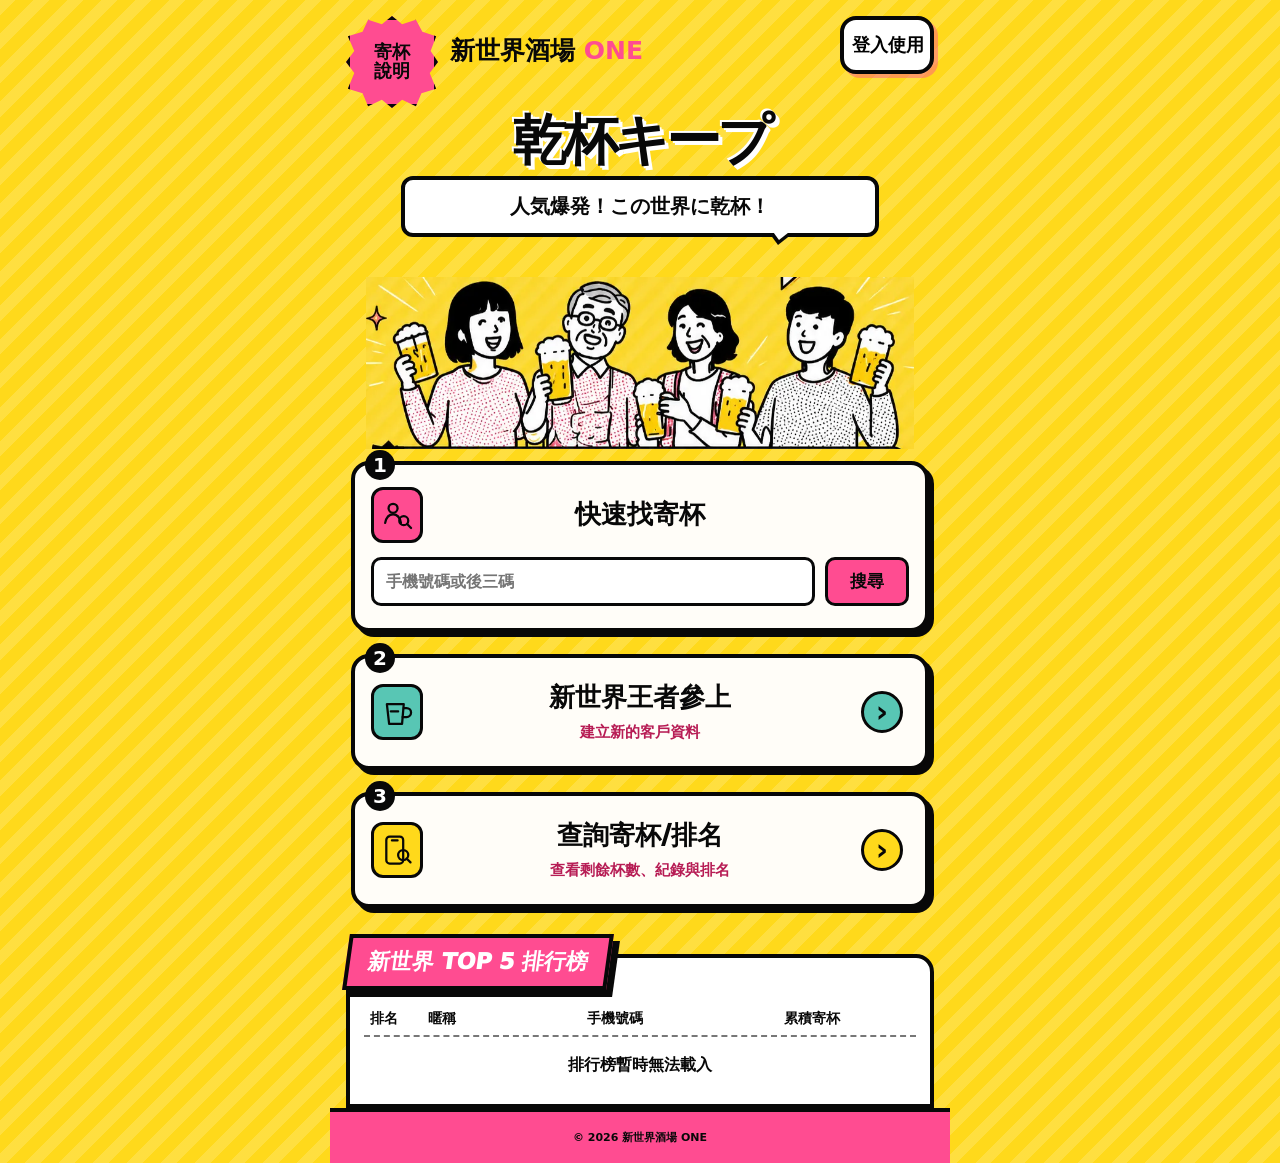
==== index.html @ 860360df "[column-center-v7] Center text within each card column" ====
<!doctype html><html lang="zh-Hant"><head><meta charset="utf-8"><meta name="viewport" content="width=device-width,initial-scale=1,viewport-fit=cover"><title>新世界酒場 ONE｜乾杯キープ</title><style>
:root{--yellow:#ffd91b;--pink:#ff4c91;--ink:#080808;--paper:#fffdf8;--mint:#58c6b4}*{box-sizing:border-box}html,body{margin:0;background:#ffd91b;color:#080808;font-family:"Noto Sans TC","Noto Sans JP",system-ui,-apple-system,sans-serif}body{background-image:repeating-linear-gradient(135deg,rgba(255,255,255,.16) 0 11px,transparent 11px 24px)}button,input,textarea{font:inherit}.app{max-width:620px;margin:auto;min-height:100vh;padding:16px 16px 0;overflow:hidden}.top{display:grid;grid-template-columns:92px 1fr 94px;align-items:start;gap:12px}.badge{background:var(--pink);border:4px solid var(--ink);clip-path:polygon(50% 0,61% 9%,76% 4%,83% 17%,98% 22%,92% 38%,100% 50%,91% 62%,98% 79%,82% 84%,76% 98%,61% 91%,50% 100%,39% 91%,24% 98%,18% 84%,2% 79%,9% 62%,0 50%,9% 38%,2% 22%,18% 17%,24% 4%,39% 9%);aspect-ratio:1;display:grid;place-items:center;text-align:center;font-weight:1000;font-size:18px;line-height:1.05;padding:8px}.brand{font-weight:1000;font-size:25px;padding-top:18px;white-space:nowrap}.brand b{color:#ff4c91}.menu{width:94px;height:58px;border:4px solid var(--ink);background:#fff;border-radius:16px;font-size:18px;font-weight:1000;line-height:1.1;padding:0 8px;white-space:nowrap;box-shadow:4px 4px 0 rgba(255,76,145,.45)}.title,.speech{font-family:"Hiragino Kaku Gothic ProN","Yu Gothic","Meiryo","Noto Sans JP",sans-serif}.title{text-align:center;font-size:55px;line-height:.95;font-weight:1000;letter-spacing:-4px;margin:6px 0 10px;text-shadow:0 0 0 #fff,2px 2px 0 #fff,-2px -2px 0 #fff,4px 4px 0 #fff}.speech{position:relative;background:#fff;border:4px solid var(--ink);border-radius:12px;text-align:center;font-weight:1000;font-size:20px;padding:13px 12px;margin:0 55px 6px}.speech:after{content:"";position:absolute;right:18%;bottom:-24px;border:12px solid transparent;border-top-color:#080808;transform:skewX(-15deg)}.speech:before{content:"";position:absolute;right:18.3%;bottom:-17px;border:10px solid transparent;border-top-color:#fff;z-index:1;transform:skewX(-15deg)}.people{height:210px;margin:-4px 20px 0;overflow:hidden;display:flex;align-items:flex-end}.people img{width:100%;display:block}
.actions{display:grid;gap:12px;margin-top:-2px}.card{position:relative;display:grid;grid-template-columns:58px 92px 1fr 56px;align-items:center;background:#fff;border:4px solid var(--ink);border-radius:18px;min-height:126px;padding:14px 14px 14px 10px;box-shadow:0 2px 0 rgba(0,0,0,.1);cursor:pointer}.num{position:absolute;left:-16px;top:-12px;width:58px;height:58px;background:#080808;color:#fff;display:grid;place-items:center;font-size:34px;font-weight:1000;clip-path:polygon(50% 0,61% 9%,76% 4%,83% 17%,98% 22%,92% 38%,100% 50%,91% 62%,98% 79%,82% 84%,76% 98%,61% 91%,50% 100%,39% 91%,24% 98%,18% 84%,2% 79%,9% 62%,0 50%,9% 38%,2% 22%,18% 17%,24% 4%,39% 9%)}.pic{grid-column:2;width:74px;height:74px;border:4px solid #080808;border-radius:18px;display:grid;place-items:center;background:#fff}.pic svg{width:50px;height:50px;fill:none;stroke:#080808;stroke-width:4;stroke-linecap:round;stroke-linejoin:round}.deposit .pic{background:#fff0f6}.use .pic{background:#e8fff9}.lookup .pic{background:#fff8c7}.quick-card{grid-template-columns:58px 92px 1fr;cursor:default;min-height:142px}.quick-card .txt{grid-column:3}.quick-form{display:grid;grid-template-columns:1fr 78px;gap:8px;margin-top:8px}.quick-form input{min-width:0;width:100%;border:3px solid #080808;border-radius:10px;background:#fff;padding:10px 11px;font-weight:800;font-size:16px}.quick-form button{border:3px solid #080808;border-radius:10px;background:#ff4c91;box-shadow:3px 3px 0 #080808;padding:8px;font-weight:1000;cursor:pointer}.txt{grid-column:3}.txt h3{margin:0;font-size:20px;line-height:1.25;letter-spacing:0;font-weight:1000;text-align:center;display:flex;align-items:center;justify-content:center;min-height:50px}.txt p{margin:4px 0 0;font-size:15px;font-weight:800;color:#ff4c91}.go{grid-column:4;width:52px;height:52px;border:4px solid #080808;border-radius:50%;display:grid;place-items:center;font-size:34px;font-weight:1000}.deposit .go{background:#ff4c91}.use .go{background:#62c9b7}.lookup .go{background:#ffd91b}.rank{margin:46px 0 0;background:#fff;border:4px solid #080808;border-radius:18px 18px 0 0;overflow:visible;position:relative;padding:52px 14px 10px}.rankTitle{position:absolute;left:-4px;top:-24px;background:#ff4c91;color:#fff;border:4px solid #080808;padding:9px 18px;font-size:22px;font-weight:1000;transform:skew(-8deg);box-shadow:7px 7px 0 #080808;text-align:center}.rankTitle::first-line{color:#fff}.rankRow{color:#fff;background:#080808}.rankRow span:last-child{color:#ffd91b}.rankRow:nth-child(1) .dot{background:#d4af37}.rankRow:nth-child(2) .dot{background:#c0c0c0}.rankRow:nth-child(3) .dot{background:#cd7f32}.rankHead,.rankRow{display:grid;grid-template-columns:50px 1.2fr 1.5fr 1fr;gap:8px;align-items:center}.rankHead{font-weight:1000;border-bottom:2px dashed #777;padding:0 6px 7px;font-size:14px}.rankRow{padding:8px 6px;border-bottom:2px dashed #999;font-weight:900}.rankRow:last-child{border-bottom:0}.dot{width:30px;height:30px;background:#ff6e9f;border:3px solid #080808;border-radius:50%;display:grid;place-items:center;font-weight:1000}footer{margin:0 -16px;background:#ff4c91;border-top:4px solid #080808;text-align:center;padding:18px 10px;font-weight:900;font-size:11px}.modal{position:fixed;inset:0;background:#0009;display:none;align-items:flex-end;justify-content:center;z-index:99}.modal.show{display:flex}.sheet{width:min(620px,100%);max-height:88vh;overflow:auto;background:#fff8dc;border:4px solid #080808;border-bottom:0;border-radius:22px 22px 0 0;padding:18px}.close{float:right;border:0;background:none;font-size:32px;font-weight:1000}.field{margin:12px 0}.field label{display:block;font-weight:900;margin-bottom:6px}.field input,.field textarea{width:100%;border:3px solid #080808;border-radius:10px;background:#fff;padding:12px;font-size:17px}.btn{width:100%;border:3px solid #080808;border-radius:10px;background:#ffd91b;box-shadow:4px 4px 0 #080808;padding:12px;font-weight:1000;font-size:18px;margin-top:10px}.secondary{background:#fff}.result,.customer-card{border:3px solid #080808;border-radius:10px;background:#fff;padding:12px;margin-top:10px}.stat{display:grid;grid-template-columns:1fr 1fr;gap:8px;margin-top:10px}.stat div{border:2px solid #080808;border-radius:8px;text-align:center;padding:10px}.stat b{display:block;font-size:23px}.signature{width:100%;height:150px;background:#fff;border:3px solid #080808;border-radius:10px;touch-action:none}.result-count{margin:4px 0 10px;font-weight:1000;font-size:17px}.customer-select{display:block;width:100%;text-align:left;font:inherit;cursor:pointer;box-shadow:3px 3px 0 #080808}.customer-select+.customer-select{margin-top:14px}.customer-profile{border:3px solid #080808;border-radius:12px;background:#fff;padding:13px;margin-top:10px}.customer-select .customer-profile{border:0;padding:0;margin:0}.customer-identity{display:flex;align-items:center;justify-content:space-between;gap:10px;padding-bottom:10px;border-bottom:2px dashed #888}.customer-identity b{font-size:21px}.customer-identity span{font-size:16px;font-weight:900}.customer-stats{display:grid;grid-template-columns:repeat(3,1fr);gap:7px;margin-top:10px}.customer-stats div{border:2px solid #080808;border-radius:9px;text-align:center;padding:8px 3px;font-size:13px;font-weight:900}.customer-stats b{display:block;margin-top:3px;font-size:23px}.select-customer{display:block;margin-top:9px;text-align:right;color:#d92770;font-weight:1000}.deduct-title{margin:20px 0 10px;font-size:25px}.cup-buttons{display:grid;grid-template-columns:repeat(5,1fr);gap:7px}.cup-choice{border:3px solid #080808;border-radius:9px;background:#fff;padding:10px 2px;font-weight:1000;font-size:16px;cursor:pointer;box-shadow:2px 2px 0 #080808}.cup-choice.selected{background:#ff4c91;color:#080808;transform:translate(2px,2px);box-shadow:none}.cup-hint,.signature-hint{margin-top:6px;font-size:14px;font-weight:900;color:#666}.cup-hint.error{color:#b00020}.signature-hint.done{color:#08785f}.deduct-confirm{background:#ff4c91}.deduct-confirm:disabled{background:#c9c9c9}@media(max-width:380px){.customer-identity{align-items:flex-start;flex-direction:column}.cup-buttons{gap:4px}.cup-choice{font-size:14px}.customer-stats div{font-size:12px}}.purchase-options{border:0;margin:14px 0;padding:0}.purchase-options legend{font-size:17px;font-weight:1000;margin-bottom:8px}.purchase-choice{display:flex;align-items:center;gap:10px;background:#fff;border:3px solid #080808;border-radius:10px;padding:12px;margin:8px 0;font-weight:900;cursor:pointer}.purchase-choice input{width:22px;height:22px;flex:0 0 auto;accent-color:#ff4c91}.purchase-choice:has(input:checked){background:#fff0f6;box-shadow:3px 3px 0 #ff4c91}.payment-confirm{display:flex;align-items:center;gap:10px;background:#ff4c91;border:3px solid #080808;border-radius:10px;padding:14px;margin:16px 0 4px;font-size:17px;font-weight:1000;cursor:pointer}.payment-confirm input{width:24px;height:24px;flex:0 0 auto;accent-color:#58c6b4}.btn:disabled{background:#c9c9c9;color:#666;box-shadow:none;cursor:not-allowed;opacity:.75}.form-message{min-height:24px;margin-top:10px;text-align:center;font-weight:900}.form-message.error{color:#b00020}.form-message.success{color:#08785f}@media(max-width:440px){.app{padding:10px 10px 0}.top{grid-template-columns:76px 1fr 82px}.badge{font-size:15px}.brand{font-size:20px;padding-top:14px}.menu{width:82px;height:50px;font-size:15px;padding:0 4px}.title{font-size:46px;margin-top:4px}.speech{margin:0 18px 6px;font-size:17px}.people{height:175px;margin:0 2px}.card{grid-template-columns:52px 74px 1fr 50px;min-height:112px;padding-right:8px}.pic{width:62px;height:62px}.pic svg{width:42px;height:42px}.quick-card{grid-template-columns:52px 68px 1fr;min-height:138px}.quick-card .pic{width:58px;height:58px}.quick-form{grid-template-columns:1fr 64px;gap:6px}.quick-form input{padding:9px 8px;font-size:14px}.quick-form button{padding:7px 4px;font-size:14px}.txt h3{font-size:20px}.txt p{font-size:13px}.go{width:46px;height:46px;font-size:28px}.rankHead,.rankRow{grid-template-columns:42px 1fr 1.3fr .9fr;font-size:12px}.rankTitle{font-size:21px}}
</style><style>/* ui-fix-v2 */.txt h3{width:100%;margin:0!important;font-size:20px!important;line-height:1.25!important;letter-spacing:0!important;font-weight:1000!important;text-align:center!important;display:flex!important;align-items:center!important;justify-content:center!important;min-height:50px!important;white-space:normal}.quick-card .txt h3{justify-content:center!important;text-align:center!important}.rank{background:#fff!important}.rankTitle{background:#ff4c91!important;color:#fff!important;text-align:center!important}.rankHead{color:#080808!important}.rankRow{color:#080808!important;background:#fff!important;border-bottom:2px dashed #999!important}.rankRow span:last-child{color:#d92770!important}.rankRow:nth-of-type(2) .dot{background:#d4af37!important}.rankRow:nth-of-type(3) .dot{background:#c0c0c0!important}.rankRow:nth-of-type(4) .dot{background:#cd7f32!important}@media(max-width:440px){.txt h3{font-size:20px!important;min-height:50px!important}}/* trigger-20260904 */</style><style id="cup-home-v10">
.cup-home-actions{display:grid;gap:22px;margin:12px 5px 0}
.cup-home-card{position:relative;width:100%;min-width:0;margin:0;padding:22px 16px;background:#fffdf8;color:#080808;border:4px solid #080808;border-radius:18px;box-shadow:5px 5px 0 #080808;font:inherit}
.cup-home-number{position:absolute;left:10px;top:-15px;display:grid;place-items:center;width:30px;height:30px;border-radius:50%;background:#080808;color:white;font-size:20px;font-weight:900;line-height:1}
.cup-home-header,.cup-home-link{display:grid;grid-template-columns:54px minmax(0,1fr) 54px;align-items:center;gap:10px}
.cup-home-link{min-height:116px;cursor:pointer;text-align:center}
.cup-home-icon{display:grid;place-items:center;width:52px;height:56px;border:3px solid #080808;border-radius:12px}
.cup-home-icon svg{width:36px;height:36px;fill:none;stroke:#080808;stroke-width:4;stroke-linecap:round;stroke-linejoin:round}
.cup-home-pink{background:#ff4c91}.cup-home-mint{background:#58c6b4}.cup-home-yellow{background:#ffd91b}
.cup-home-header h3,.cup-home-title{display:block;position:static;margin:0;width:100%;font-size:26px;font-weight:1000;line-height:1.3;letter-spacing:0;text-align:center;overflow-wrap:break-word}
.cup-home-copy{display:block;min-width:0}
.cup-home-subtitle{display:block;margin-top:7px;font-size:15px;font-weight:800;line-height:1.5;color:#b71d55;text-align:center}
.cup-home-arrow{display:grid;place-items:center;justify-self:center;width:42px;height:42px;border:3px solid #080808;border-radius:50%;font-size:30px;font-weight:900;line-height:1}
.cup-home-form{display:grid;grid-template-columns:minmax(0,1fr) 84px;gap:10px;margin-top:14px}
.cup-home-form input{width:100%;min-width:0;padding:12px;border:3px solid #080808;border-radius:10px;background:white;font-size:16px;font-weight:700}
.cup-home-form button{border:3px solid #080808;border-radius:10px;background:#ff4c91;color:#080808;font-size:17px;font-weight:900;cursor:pointer}
.cup-home-link:active,.cup-home-form button:active{transform:translateY(2px)}
.cup-home-card:focus-visible,.cup-home-form button:focus-visible,.cup-home-form input:focus-visible{outline:3px solid #2752cb;outline-offset:4px}
@media(max-width:440px){
.cup-home-actions{gap:20px;margin:12px 4px 0}
.cup-home-card{padding:20px 10px}
.cup-home-header,.cup-home-link{grid-template-columns:40px minmax(0,1fr) 40px;gap:6px}
.cup-home-icon{width:40px;height:46px;border-radius:9px}.cup-home-icon svg{width:29px;height:29px}
.cup-home-arrow{width:34px;height:34px;font-size:26px}
.cup-home-header h3,.cup-home-title{font-size:22px}
.cup-home-subtitle{font-size:14px;line-height:1.4}
.cup-home-form{grid-template-columns:minmax(0,1fr) 70px;gap:8px}
.cup-home-form input{padding:10px 8px}.cup-home-link{min-height:112px}
}
</style><style id="home-card-font-v6">.actions .card .txt h3{font-size:24px!important;line-height:1.25!important}.actions .card .txt p{font-size:17px!important;line-height:1.35!important}.quick-card .txt h3{font-size:24px!important}@media(max-width:440px){.actions .card .txt h3{font-size:22px!important}.actions .card .txt p{font-size:16px!important}.quick-card .txt h3{font-size:22px!important}}</style><style id="card-column-center-v7">.actions .card.use,.actions .card.lookup{grid-template-columns:92px minmax(0,1fr) 92px!important;align-items:center!important}.actions .card.use .pic,.actions .card.lookup .pic{position:static!important;grid-column:1!important;justify-self:center!important}.actions .card.use .txt,.actions .card.lookup .txt{position:static!important;left:auto!important;top:auto!important;transform:none!important;width:100%!important;grid-column:2!important;justify-self:stretch!important;align-self:center!important;margin:0!important;display:flex!important;flex-direction:column!important;align-items:center!important;justify-content:center!important;text-align:center!important}.actions .card.use .txt h3,.actions .card.lookup .txt h3,.actions .card.use .txt p,.actions .card.lookup .txt p{position:static!important;left:auto!important;top:auto!important;transform:none!important;width:100%!important;margin-left:0!important;margin-right:0!important;text-align:center!important}.actions .card.use .go,.actions .card.lookup .go{position:static!important;grid-column:3!important;justify-self:center!important}.quick-card{grid-template-columns:58px 92px minmax(0,1fr)!important;align-items:center!important}.quick-card .pic{grid-column:2!important;justify-self:center!important}.quick-card .txt{position:static!important;left:auto!important;top:auto!important;transform:none!important;width:100%!important;grid-column:3!important;justify-self:stretch!important;align-self:center!important;text-align:center!important}.quick-card .txt h3{position:static!important;left:auto!important;top:auto!important;transform:none!important;width:100%!important;margin:0!important;text-align:center!important;white-space:normal!important}.quick-card .quick-form{width:100%!important;margin-top:8px!important}@media(max-width:440px){.actions .card.use,.actions .card.lookup{grid-template-columns:74px minmax(0,1fr) 74px!important}.quick-card{grid-template-columns:52px 68px minmax(0,1fr)!important}}</style></head><body><main class="app"><section class="top"><div class="badge">寄杯<br>說明</div><div class="brand">新世界酒場 <b>ONE</b></div><button id="loginButton" class="menu" onclick="openLogin()">登入使用</button></section><h1 class="title" lang="ja">乾杯キープ</h1><div class="speech" lang="ja">人気爆発！この世界に乾杯！</div><div class="people"><img alt="乾杯人物插畫" src="[data-uri]"></div><section class="cup-home-actions" aria-label="寄杯服務">
<section class="cup-home-card cup-home-search">
<span class="cup-home-number" aria-hidden="true">1</span>
<div class="cup-home-header"><span class="cup-home-icon cup-home-pink"><svg viewBox="0 0 64 64" aria-hidden="true"><circle cx="25" cy="20" r="8"></circle><path d="M11 46c2-10 8-15 14-15s12 5 14 15"></path><circle cx="44" cy="42" r="8"></circle><path d="m50 48 7 7"></path></svg></span><h3>快速找寄杯</h3><span aria-hidden="true"></span></div>
<div class="cup-home-form"><input id="homeSearch" aria-label="手機號碼或後三碼" inputmode="numeric" autocomplete="off" maxlength="10" placeholder="手機號碼或後三碼" oninput="this.value=this.value.replace(/\D/g,'')" onkeydown="if(event.key==='Enter'){event.preventDefault();quickSearch()}"><button type="button" onclick="quickSearch()">搜尋</button></div>
</section>
<button class="cup-home-card cup-home-link" type="button" onclick="startCreateCustomer()">
<span class="cup-home-number" aria-hidden="true">2</span>
<span class="cup-home-icon cup-home-mint"><svg viewBox="0 0 64 64" aria-hidden="true"><path d="M14 18h30l-3 35H18l-4-35Z"></path><path d="M44 25h5a8 8 0 0 1 0 16h-7"></path><path d="M21 31h13"></path></svg></span>
<span class="cup-home-copy"><span class="cup-home-title">新世界王者參上</span><span class="cup-home-subtitle">建立新的客戶資料</span></span>
<span class="cup-home-arrow cup-home-mint" aria-hidden="true">›</span>
</button>
<button class="cup-home-card cup-home-link" type="button" onclick="openLookup()">
<span class="cup-home-number" aria-hidden="true">3</span>
<span class="cup-home-icon cup-home-yellow"><svg viewBox="0 0 64 64" aria-hidden="true"><rect x="13" y="8" width="30" height="48" rx="6"></rect><path d="M23 15h10"></path><circle cx="43" cy="41" r="9"></circle><path d="m49 47 7 7"></path></svg></span>
<span class="cup-home-copy"><span class="cup-home-title">查詢寄杯/排名</span><span class="cup-home-subtitle">查看剩餘杯數、紀錄與排名</span></span>
<span class="cup-home-arrow cup-home-yellow" aria-hidden="true">›</span>
</button></section><section class="rank"><div class="rankTitle">新世界 TOP 5 排行榜</div><div class="rankHead"><span>排名</span><span>暱稱</span><span>手機號碼</span><span>累積寄杯</span></div><div id="rankList"><div style="padding:18px;text-align:center;font-weight:900">排行榜載入中…</div></div></section><footer>© 2026 新世界酒場 ONE</footer></main>
<div class="modal" id="lookupModal"><div class="sheet"><button class="close" onclick="closeModal('lookupModal')">×</button><h2>查詢寄杯/排名</h2><div class="field"><label>手機號碼</label><input id="lookupPhone" inputmode="numeric" placeholder="09xxxxxxxx"></div><button class="btn" onclick="lookupCup()">查詢</button><div id="lookupResult"></div></div></div><div class="modal" id="adminModal"><div class="sheet"><button class="close" onclick="closeModal('adminModal')">×</button><h2 id="adminTitle">管理操作</h2><div id="pinBox"><div class="field"><label>管理驗證碼</label><input id="adminPin" type="password" inputmode="numeric"></div><button class="btn" onclick="savePin()">進入管理</button></div><div id="newCustomerArea" style="display:none"><div class="field"><label for="newName">1. 登記名稱</label><input id="newName" maxlength="30" autocomplete="off" oninput="updateNewCustomerSubmit()"></div><div class="field"><label for="newPhone">2. 登記手機號碼</label><input id="newPhone" inputmode="numeric" maxlength="10" autocomplete="off" placeholder="09xxxxxxxx" oninput="this.value=this.value.replace(/\D/g,'');updateNewCustomerSubmit()"></div><fieldset class="purchase-options"><legend>3. 購買寄杯</legend><label class="purchase-choice"><input type="radio" name="purchaseGroup" value="20" data-amount="2400" onchange="updateNewCustomerSubmit()"><span>1組（20杯／$2400）</span></label><label class="purchase-choice"><input type="radio" name="purchaseGroup" value="40" data-amount="4800" onchange="updateNewCustomerSubmit()"><span>2組（40杯／$4800）</span></label></fieldset><label class="payment-confirm"><input id="cashConfirmed" type="checkbox" onchange="updateNewCustomerSubmit()"><span>4. 非常確認收款</span></label><button id="createCustomerSubmit" class="btn" onclick="createCustomer()" disabled>完成</button><div id="createCustomerMessage" class="form-message" aria-live="polite"></div></div><div id="adminArea" style="display:none"><div id="customerResults"></div><div id="transactionBox"></div></div></div></div>
<script>const API='https://jwhedwppqtfqiettexki.supabase.co/functions/v1';let selectedCustomer=null;const esc=s=>String(s??'').replace(/[&<>"']/g,c=>({'&':'&amp;','<':'&lt;','>':'&gt;','"':'&quot;',"'":'&#39;'}[c]));function maskPhone(p){p=String(p||'');return p.length>=6?p.slice(0,6)+'xxxx':p}function displayName(n){n=String(n||'').trim();return n?n[0]+'先生/小姐':'顧客'}async function post(path,body,extra={}){const r=await fetch(API+'/'+path,{method:'POST',headers:{'Content-Type':'application/json',...extra},body:JSON.stringify(body)});const d=await r.json().catch(()=>({}));if(!r.ok){const e=new Error(d.error||'操作失敗');e.status=r.status;throw e}return d}async function loadHome(){try{const d=await post('cupbook-public',{action:'home'}),top=(d.top||[]).slice(0,5),el=document.getElementById('rankList');el.innerHTML=top.length?top.map((x,i)=>`<div class="rankRow"><span class="dot">${i+1}</span><span>${esc(x.display_name||displayName(x.name))}</span><span>${esc(x.masked_phone||maskPhone(x.phone))}</span><span>${Number(x.total_deposited||0)}杯</span></div>`).join(''):'<div style="padding:18px;text-align:center;font-weight:900">目前還沒有寄杯排行</div>'}catch(e){document.getElementById('rankList').innerHTML='<div style="padding:18px;text-align:center;font-weight:900">排行榜暫時無法載入</div>'}}function openLookup(){document.getElementById('lookupModal').classList.add('show')}function closeModal(id){document.getElementById(id).classList.remove('show')}async function lookupCup(){const el=document.getElementById('lookupResult');el.innerHTML='<div class="result">查詢中…</div>';try{const d=await post('cupbook-public',{action:'lookup',phone:document.getElementById('lookupPhone').value});if(!d.found){el.innerHTML='<div class="result">查無寄杯資料</div>';return}const c=d.customer;el.innerHTML=`<div class="result"><b>${esc(c.name)}</b><div class="stat"><div>剩餘杯數<b>${c.current_cups}</b></div><div>累積寄杯<b>${c.total_deposited}</b></div><div>已使用<b>${c.total_used}</b></div><div>排行<b>#${c.rank||'-'}</b></div></div></div>`}catch(e){el.innerHTML=`<div class="result">${esc(e.message)}</div>`}}let pendingSearch='',pendingCreate=false,loginOnly=false,signatureDirty=false,searchResults=[];

function validPhoneSearch(q){
  return q.length===3||/^09\d{8}$/.test(q);
}

function quickSearch(){
  const input=document.getElementById('homeSearch');
  const q=input.value.replace(/\D/g,'');
  input.value=q;
  if(!validPhoneSearch(q)){
    input.setCustomValidity('請輸入完整手機號碼或後三碼');
    input.reportValidity();
    return;
  }
  input.setCustomValidity('');
  pendingSearch=q;
  pendingCreate=false;
  loginOnly=false;
  openAdmin();
}

function startCreateCustomer(){
  pendingCreate=true;
  pendingSearch='';
  loginOnly=false;
  openAdmin();
}

function applyPendingAction(){
  if(loginOnly){
    loginOnly=false;
    closeModal('adminModal');
    return;
  }
  if(pendingCreate){
    showCreate();
    return;
  }
  document.getElementById('adminArea').style.display='block';
  const q=pendingSearch;
  pendingSearch='';
  if(q) searchCustomers(q);
}

function openLogin(){
  pendingCreate=false;
  pendingSearch='';
  loginOnly=true;
  if(getAdminPin()){
    updateLoginButton();
    alert('此裝置已登入');
    return;
  }
  openAdmin();
}

function getAdminPin(){
  return localStorage.getItem('cupbook_pin')||sessionStorage.getItem('cupbook_pin')||'';
}

function updateLoginButton(){
  const b=document.getElementById('loginButton');
  if(b) b.textContent=getAdminPin()?'已登入':'登入使用';
}

function openAdmin(){
  document.getElementById('adminTitle').textContent=pendingCreate?'新世界の王者参上!':loginOnly?'登入使用':'快速找寄杯';
  document.getElementById('adminModal').classList.add('show');
  const pin=getAdminPin();
  document.getElementById('pinBox').style.display=pin?'none':'block';
  document.getElementById('adminArea').style.display='none';
  document.getElementById('newCustomerArea').style.display='none';
  document.getElementById('customerResults').innerHTML='';
  document.getElementById('transactionBox').innerHTML='';
  selectedCustomer=null;
  searchResults=[];
  updateLoginButton();
  if(pin) setTimeout(applyPendingAction,0);
}

async function savePin(){
  const p=document.getElementById('adminPin').value.trim();
  if(!p) return;
  const b=document.getElementById('pinBox').querySelector('button');
  const old=b.textContent;
  b.disabled=true;
  b.textContent='驗證中…';
  try{
    await post('cupbook-admin',{action:'search',q:'0900000000'},{'x-admin-pin':p});
    localStorage.setItem('cupbook_pin',p);
    sessionStorage.removeItem('cupbook_pin');
    document.getElementById('pinBox').style.display='none';
    updateLoginButton();
    applyPendingAction();
  }catch(e){
    localStorage.removeItem('cupbook_pin');
    sessionStorage.removeItem('cupbook_pin');
    alert('驗證碼錯誤');
  }finally{
    b.disabled=false;
    b.textContent=old;
  }
}

async function adminPost(body){
  try{
    return await post('cupbook-admin',body,{'x-admin-pin':getAdminPin()});
  }catch(e){
    if(e.status===401||e.status===403){
      localStorage.removeItem('cupbook_pin');
      sessionStorage.removeItem('cupbook_pin');
      updateLoginButton();
    }
    throw e;
  }
}

function customerSummary(c){
  const rank=Number(c.rank)||0;
  return `<div class="customer-profile">
    <div class="customer-identity"><b>${esc(c.name)}</b><span>${esc(c.phone)}</span></div>
    <div class="customer-stats">
      <div>剩餘杯數<b>${Number(c.current_cups||0)}</b></div>
      <div>累積杯數<b>${Number(c.total_deposited||0)}</b></div>
      <div>排名<b>${rank?'#'+rank:'-'}</b></div>
    </div>
  </div>`;
}

async function searchCustomers(q){
  const box=document.getElementById('customerResults');
  const tx=document.getElementById('transactionBox');
  q=String(q||'').replace(/\D/g,'');
  tx.innerHTML='';
  selectedCustomer=null;
  searchResults=[];
  if(!validPhoneSearch(q)){
    box.innerHTML='<div class="result">請輸入完整手機號碼或後三碼</div>';
    return;
  }
  box.innerHTML='<div class="result">搜尋中…</div>';
  try{
    const d=await adminPost({action:'search',q});
    searchResults=Array.isArray(d.customers)?d.customers:[];
    if(!searchResults.length){
      box.innerHTML='<div class="result">查無寄杯客人</div>';
      return;
    }
    if(searchResults.length===1){
      selectCustomerByIndex(0);
      return;
    }
    box.innerHTML=`<div class="result-count">找到 ${searchResults.length} 位後三碼相同的客人，請選擇：</div>`+
      searchResults.map((c,i)=>`<button type="button" class="customer-card customer-select" onclick="selectCustomerByIndex(${i})">${customerSummary(c)}<span class="select-customer">選擇這位客人 ›</span></button>`).join('');
  }catch(e){
    box.innerHTML=`<div class="result">${esc(e.message)}</div>`;
  }
}

function selectCustomerByIndex(index){
  selectedCustomer=searchResults[index];
  if(!selectedCustomer) return;
  document.getElementById('customerResults').innerHTML='';
  renderTransaction();
}

function chooseCups(cups){
  document.getElementById('txCups').value=String(cups);
  document.querySelectorAll('.cup-choice').forEach(b=>b.classList.toggle('selected',Number(b.dataset.cups)===cups));
  updateDeductSubmit();
}

function manualCupInput(){
  const input=document.getElementById('txCups');
  input.value=input.value.replace(/\D/g,'');
  document.querySelectorAll('.cup-choice').forEach(b=>b.classList.remove('selected'));
  updateDeductSubmit();
}

function updateDeductSubmit(){
  const button=document.getElementById('confirmUseButton');
  if(!button||!selectedCustomer) return;
  const cups=Number(document.getElementById('txCups').value);
  const remaining=Number(selectedCustomer.current_cups||0);
  const validCups=Number.isInteger(cups)&&cups>=1&&cups<=remaining;
  const hint=document.getElementById('cupHint');
  if(hint){
    hint.textContent=!cups?'請選擇或輸入杯數':cups>remaining?`杯數不可超過剩餘 ${remaining} 杯`:validCups?`扣除後剩餘 ${remaining-cups} 杯`:'請輸入正確杯數';
    hint.className='cup-hint'+(cups>remaining?' error':'');
  }
  button.disabled=!(validCups&&signatureDirty);
}

function renderTransaction(){
  if(!selectedCustomer) return;
  signatureDirty=false;
  document.getElementById('transactionBox').innerHTML=`${customerSummary(selectedCustomer)}
    <h3 class="deduct-title" style="margin-bottom:10px">新增寄杯</h3>
    <button id="addDepositButton" type="button" class="btn" style="background:#ff4c91" onclick="addDeposit20()">＋ 新增一組寄杯（20杯）</button>
    <h3 class="deduct-title">扣除寄杯</h3>
    <div class="cup-buttons">
      ${[1,2,3,4,5].map(n=>`<button type="button" class="cup-choice" data-cups="${n}" onclick="chooseCups(${n})">${n}杯</button>`).join('')}
    </div>
    <div class="field">
      <label for="txCups">自行輸入</label>
      <input id="txCups" type="text" inputmode="numeric" maxlength="3" placeholder="輸入扣除杯數" oninput="manualCupInput()">
      <div id="cupHint" class="cup-hint">請選擇或輸入杯數</div>
    </div>
    <div class="field">
      <label>客人簽名（必填）</label>
      <canvas id="sig" class="signature"></canvas>
      <div id="signatureHint" class="signature-hint">請客人完成簽名</div>
      <button type="button" class="btn secondary" onclick="clearSig()">清除簽名</button>
    </div>
    <button id="confirmUseButton" class="btn deduct-confirm" onclick="submitTx()" disabled>確認扣除</button>`;
  setupCanvas();
  updateDeductSubmit();
}

async function addDeposit20(){
  if(!selectedCustomer) return;
  if(!confirm('確認已收款，並新增一組寄杯（20杯）？')) return;
  const button=document.getElementById('addDepositButton');
  if(button){button.disabled=true;button.textContent='新增中…';}
  try{
    const d=await adminPost({action:'transaction',customer_id:selectedCustomer.id,type:'deposit',cups:20,note:'追加寄杯｜1組｜已確認收款',signature:null});
    selectedCustomer=d.customer||{...selectedCustomer,current_cups:Number(selectedCustomer.current_cups||0)+20,total_deposited:Number(selectedCustomer.total_deposited||0)+20};
    alert('完成：已新增一組寄杯（20杯）');
    renderTransaction();
    loadHome();
  }catch(e){
    alert(e.message);
    if(button){button.disabled=false;button.textContent='＋ 新增一組寄杯（20杯）';}
  }
}

function setupCanvas(){
  const c=document.getElementById('sig');
  if(!c) return;
  const dpr=devicePixelRatio||1;
  c.width=c.clientWidth*dpr;
  c.height=c.clientHeight*dpr;
  const x=c.getContext('2d');
  x.scale(dpr,dpr);
  x.lineWidth=2.5;
  x.lineCap='round';
  x.lineJoin='round';
  let down=false;
  function pt(e){
    const r=c.getBoundingClientRect(),t=e.touches?e.touches[0]:e;
    return [t.clientX-r.left,t.clientY-r.top];
  }
  function start(e){
    down=true;
    x.beginPath();
    x.moveTo(...pt(e));
    e.preventDefault();
  }
  function move(e){
    if(!down) return;
    x.lineTo(...pt(e));
    x.stroke();
    if(!signatureDirty){
      signatureDirty=true;
      const hint=document.getElementById('signatureHint');
      if(hint){
        hint.textContent='簽名完成';
        hint.className='signature-hint done';
      }
      updateDeductSubmit();
    }
    e.preventDefault();
  }
  function end(){
    down=false;
  }
  c.onmousedown=start;
  c.onmousemove=move;
  window.onmouseup=end;
  c.ontouchstart=start;
  c.ontouchmove=move;
  c.ontouchend=end;
}

function clearSig(){
  const c=document.getElementById('sig');
  if(!c) return;
  c.getContext('2d').clearRect(0,0,c.width,c.height);
  signatureDirty=false;
  const hint=document.getElementById('signatureHint');
  if(hint){
    hint.textContent='請客人完成簽名';
    hint.className='signature-hint';
  }
  updateDeductSubmit();
}

async function submitTx(){
  if(!selectedCustomer) return;
  const cups=Number(document.getElementById('txCups').value);
  const remaining=Number(selectedCustomer.current_cups||0);
  if(!Number.isInteger(cups)||cups<1) return alert('請選擇或輸入扣除杯數');
  if(cups>remaining) return alert('扣除杯數不可超過剩餘杯數');
  if(!signatureDirty) return alert('請客人先簽名');
  const button=document.getElementById('confirmUseButton');
  button.disabled=true;
  button.textContent='扣除中…';
  try{
    const signature=document.getElementById('sig').toDataURL('image/png');
    const d=await adminPost({action:'transaction',customer_id:selectedCustomer.id,type:'use',cups,note:null,signature});
    const left=Number(d.customer?.current_cups??remaining-cups);
    alert(`完成：已扣除 ${cups} 杯，剩餘 ${left} 杯`);
    selectedCustomer=null;
    searchResults=[];
    closeModal('adminModal');
    loadHome();
  }catch(e){
    alert(e.message);
    button.disabled=false;
    button.textContent='確認扣除';
    updateDeductSubmit();
  }
}let createdCustomerForPurchase=null,createSubmitting=false;function showCreate(){pendingCreate=true;document.getElementById('adminTitle').textContent='新世界の王者参上!';document.getElementById('adminArea').style.display='none';document.getElementById('newCustomerArea').style.display='block';resetNewCustomerForm()}function resetNewCustomerForm(){createdCustomerForPurchase=null;createSubmitting=false;document.getElementById('newName').value='';document.getElementById('newPhone').value='';document.querySelectorAll('input[name="purchaseGroup"]').forEach(x=>x.checked=false);document.getElementById('cashConfirmed').checked=false;const m=document.getElementById('createCustomerMessage');m.textContent='';m.className='form-message';const b=document.getElementById('createCustomerSubmit');b.textContent='完成';b.disabled=true}function updateNewCustomerSubmit(){const name=document.getElementById('newName').value.trim(),phone=document.getElementById('newPhone').value.replace(/\D/g,''),purchase=document.querySelector('input[name="purchaseGroup"]:checked'),cash=document.getElementById('cashConfirmed').checked;document.getElementById('newPhone').value=phone;document.getElementById('createCustomerSubmit').disabled=createSubmitting||!(name&&/^09\d{8}$/.test(phone)&&purchase&&cash)}async function createCustomer(){updateNewCustomerSubmit();const button=document.getElementById('createCustomerSubmit');if(button.disabled)return;const name=document.getElementById('newName').value.trim(),phone=document.getElementById('newPhone').value,purchase=document.querySelector('input[name="purchaseGroup"]:checked'),cups=Number(purchase.value),amount=Number(purchase.dataset.amount),units=cups/20,message=document.getElementById('createCustomerMessage');createSubmitting=true;button.disabled=true;button.textContent='處理中…';message.textContent='正在建立客戶與寄杯資料…';message.className='form-message';try{if(!createdCustomerForPurchase){const created=await adminPost({action:'create',name,phone});createdCustomerForPurchase=created.customer}const deposited=await adminPost({action:'transaction',customer_id:createdCustomerForPurchase.id,type:'deposit',cups,note:'新世界の王者参上!｜'+units+'組｜非常確認收款 $'+amount,signature:null});selectedCustomer=deposited.customer;pendingCreate=false;createdCustomerForPurchase=null;message.textContent='完成：已寄杯 '+cups+' 杯';message.className='form-message success';button.textContent='完成';loadHome();alert('完成：已建立 '+name+'，寄杯 '+cups+' 杯（$'+amount+'）');closeModal('adminModal')}catch(e){message.textContent=e.message;message.className='form-message error';button.textContent='完成'}finally{createSubmitting=false;updateNewCustomerSubmit()}}updateLoginButton();loadHome();</script></body></html>
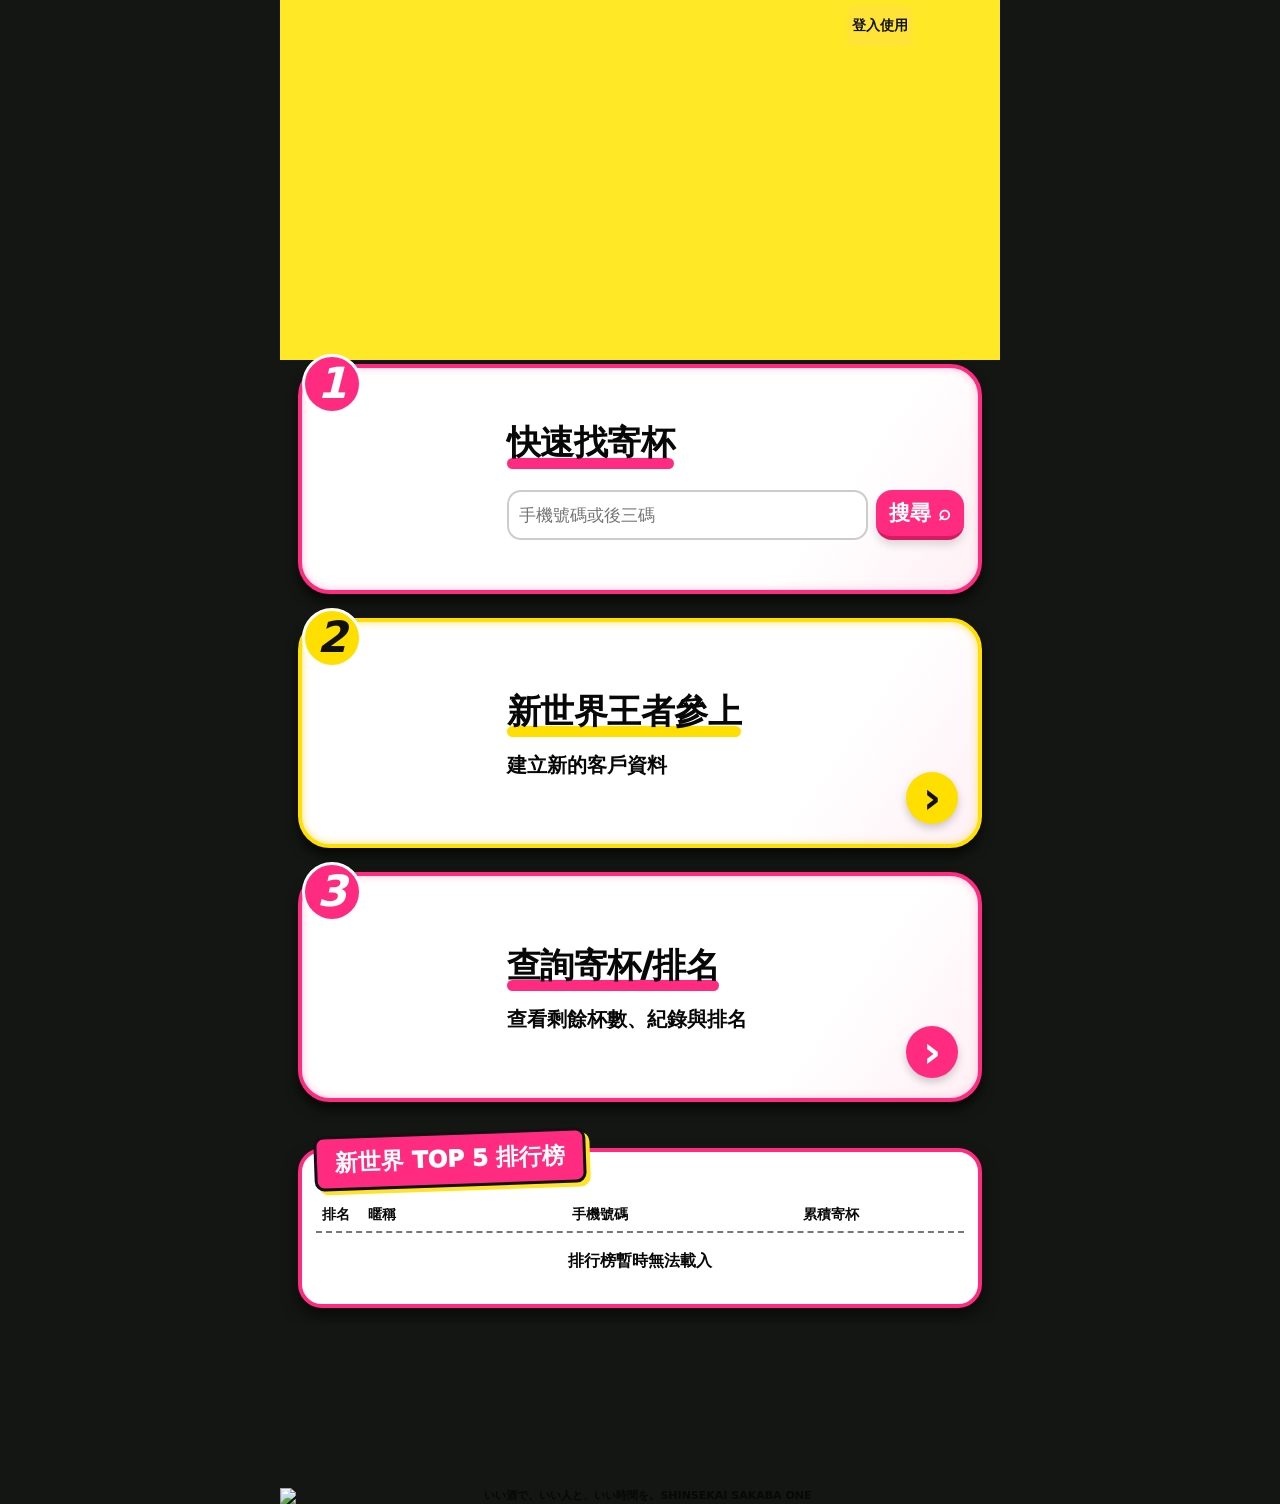
==== commit 68e28cbd: "Match supplied black-yellow-pink poster homepage, retain live controls and TOP5" ====
--- a/index.html
+++ b/index.html
@@ -30,24 +30,59 @@
 .cup-home-form{grid-template-columns:minmax(0,1fr) 70px;gap:8px}
 .cup-home-form input{padding:10px 8px}.cup-home-link{min-height:112px}
 }
-</style><style id="home-card-font-v6">.actions .card .txt h3{font-size:24px!important;line-height:1.25!important}.actions .card .txt p{font-size:17px!important;line-height:1.35!important}.quick-card .txt h3{font-size:24px!important}@media(max-width:440px){.actions .card .txt h3{font-size:22px!important}.actions .card .txt p{font-size:16px!important}.quick-card .txt h3{font-size:22px!important}}</style><style id="card-column-center-v7">.actions .card.use,.actions .card.lookup{grid-template-columns:92px minmax(0,1fr) 92px!important;align-items:center!important}.actions .card.use .pic,.actions .card.lookup .pic{position:static!important;grid-column:1!important;justify-self:center!important}.actions .card.use .txt,.actions .card.lookup .txt{position:static!important;left:auto!important;top:auto!important;transform:none!important;width:100%!important;grid-column:2!important;justify-self:stretch!important;align-self:center!important;margin:0!important;display:flex!important;flex-direction:column!important;align-items:center!important;justify-content:center!important;text-align:center!important}.actions .card.use .txt h3,.actions .card.lookup .txt h3,.actions .card.use .txt p,.actions .card.lookup .txt p{position:static!important;left:auto!important;top:auto!important;transform:none!important;width:100%!important;margin-left:0!important;margin-right:0!important;text-align:center!important}.actions .card.use .go,.actions .card.lookup .go{position:static!important;grid-column:3!important;justify-self:center!important}.quick-card{grid-template-columns:58px 92px minmax(0,1fr)!important;align-items:center!important}.quick-card .pic{grid-column:2!important;justify-self:center!important}.quick-card .txt{position:static!important;left:auto!important;top:auto!important;transform:none!important;width:100%!important;grid-column:3!important;justify-self:stretch!important;align-self:center!important;text-align:center!important}.quick-card .txt h3{position:static!important;left:auto!important;top:auto!important;transform:none!important;width:100%!important;margin:0!important;text-align:center!important;white-space:normal!important}.quick-card .quick-form{width:100%!important;margin-top:8px!important}@media(max-width:440px){.actions .card.use,.actions .card.lookup{grid-template-columns:74px minmax(0,1fr) 74px!important}.quick-card{grid-template-columns:52px 68px minmax(0,1fr)!important}}</style></head><body><main class="app"><section class="top"><div class="badge">寄杯<br>說明</div><div class="brand">新世界酒場 <b>ONE</b></div><button id="loginButton" class="menu" onclick="openLogin()">登入使用</button></section><h1 class="title" lang="ja">乾杯キープ</h1><div class="speech" lang="ja">人気爆発！この世界に乾杯！</div><div class="people"><img alt="乾杯人物插畫" src="[data-uri]"></div><section class="cup-home-actions" aria-label="寄杯服務">
-<section class="cup-home-card cup-home-search">
-<span class="cup-home-number" aria-hidden="true">1</span>
-<div class="cup-home-header"><span class="cup-home-icon cup-home-pink"><svg viewBox="0 0 64 64" aria-hidden="true"><circle cx="25" cy="20" r="8"></circle><path d="M11 46c2-10 8-15 14-15s12 5 14 15"></path><circle cx="44" cy="42" r="8"></circle><path d="m50 48 7 7"></path></svg></span><h3>快速找寄杯</h3><span aria-hidden="true"></span></div>
-<div class="cup-home-form"><input id="homeSearch" aria-label="手機號碼或後三碼" inputmode="numeric" autocomplete="off" maxlength="10" placeholder="手機號碼或後三碼" oninput="this.value=this.value.replace(/\D/g,'')" onkeydown="if(event.key==='Enter'){event.preventDefault();quickSearch()}"><button type="button" onclick="quickSearch()">搜尋</button></div>
-</section>
-<button class="cup-home-card cup-home-link" type="button" onclick="startCreateCustomer()">
-<span class="cup-home-number" aria-hidden="true">2</span>
-<span class="cup-home-icon cup-home-mint"><svg viewBox="0 0 64 64" aria-hidden="true"><path d="M14 18h30l-3 35H18l-4-35Z"></path><path d="M44 25h5a8 8 0 0 1 0 16h-7"></path><path d="M21 31h13"></path></svg></span>
-<span class="cup-home-copy"><span class="cup-home-title">新世界王者參上</span><span class="cup-home-subtitle">建立新的客戶資料</span></span>
-<span class="cup-home-arrow cup-home-mint" aria-hidden="true">›</span>
-</button>
-<button class="cup-home-card cup-home-link" type="button" onclick="openLookup()">
-<span class="cup-home-number" aria-hidden="true">3</span>
-<span class="cup-home-icon cup-home-yellow"><svg viewBox="0 0 64 64" aria-hidden="true"><rect x="13" y="8" width="30" height="48" rx="6"></rect><path d="M23 15h10"></path><circle cx="43" cy="41" r="9"></circle><path d="m49 47 7 7"></path></svg></span>
-<span class="cup-home-copy"><span class="cup-home-title">查詢寄杯/排名</span><span class="cup-home-subtitle">查看剩餘杯數、紀錄與排名</span></span>
-<span class="cup-home-arrow cup-home-yellow" aria-hidden="true">›</span>
-</button></section><section class="rank"><div class="rankTitle">新世界 TOP 5 排行榜</div><div class="rankHead"><span>排名</span><span>暱稱</span><span>手機號碼</span><span>累積寄杯</span></div><div id="rankList"><div style="padding:18px;text-align:center;font-weight:900">排行榜載入中…</div></div></section><footer>© 2026 新世界酒場 ONE</footer></main>
+</style><style id="home-card-font-v6">.actions .card .txt h3{font-size:24px!important;line-height:1.25!important}.actions .card .txt p{font-size:17px!important;line-height:1.35!important}.quick-card .txt h3{font-size:24px!important}@media(max-width:440px){.actions .card .txt h3{font-size:22px!important}.actions .card .txt p{font-size:16px!important}.quick-card .txt h3{font-size:22px!important}}</style><style id="card-column-center-v7">.actions .card.use,.actions .card.lookup{grid-template-columns:92px minmax(0,1fr) 92px!important;align-items:center!important}.actions .card.use .pic,.actions .card.lookup .pic{position:static!important;grid-column:1!important;justify-self:center!important}.actions .card.use .txt,.actions .card.lookup .txt{position:static!important;left:auto!important;top:auto!important;transform:none!important;width:100%!important;grid-column:2!important;justify-self:stretch!important;align-self:center!important;margin:0!important;display:flex!important;flex-direction:column!important;align-items:center!important;justify-content:center!important;text-align:center!important}.actions .card.use .txt h3,.actions .card.lookup .txt h3,.actions .card.use .txt p,.actions .card.lookup .txt p{position:static!important;left:auto!important;top:auto!important;transform:none!important;width:100%!important;margin-left:0!important;margin-right:0!important;text-align:center!important}.actions .card.use .go,.actions .card.lookup .go{position:static!important;grid-column:3!important;justify-self:center!important}.quick-card{grid-template-columns:58px 92px minmax(0,1fr)!important;align-items:center!important}.quick-card .pic{grid-column:2!important;justify-self:center!important}.quick-card .txt{position:static!important;left:auto!important;top:auto!important;transform:none!important;width:100%!important;grid-column:3!important;justify-self:stretch!important;align-self:center!important;text-align:center!important}.quick-card .txt h3{position:static!important;left:auto!important;top:auto!important;transform:none!important;width:100%!important;margin:0!important;text-align:center!important;white-space:normal!important}.quick-card .quick-form{width:100%!important;margin-top:8px!important}@media(max-width:440px){.actions .card.use,.actions .card.lookup{grid-template-columns:74px minmax(0,1fr) 74px!important}.quick-card{grid-template-columns:52px 68px minmax(0,1fr)!important}}</style><style id="poster-reference-v11">
+html,body{background:#131612!important;background-image:none!important}
+.poster-shell{width:min(100%,720px);margin:0 auto;overflow:hidden;background:#131612;container-type:inline-size;color:#080808}
+.poster-hero{position:relative;aspect-ratio:941/470;overflow:hidden;background:#ffe825}
+.poster-hero-art{position:absolute;display:block;width:100%;height:auto;top:-7.23cqw;left:0}
+.poster-login{position:absolute;right:12.1%;top:1.7%;padding:7px 5px;min-height:40px;border:0;border-radius:8px;background:#ffe437;font-weight:900;color:#111;font-size:14px;cursor:pointer}
+.poster-actions{display:grid;gap:24px;padding:4px 18px 0}
+.poster-card{--accent:#ff2b80;position:relative;display:grid;grid-template-columns:28% minmax(0,1fr);gap:12px;align-items:center;width:100%;min-width:0;min-height:190px;margin:0;padding:20px 14px 16px 10px;border:4px solid var(--accent);border-radius:32px;background:linear-gradient(125deg,#fff,#fff 75%,#fff0f6);box-shadow:0 8px 12px #0009,inset 0 0 9px #ffc4d5;color:#080808;text-align:left;font:inherit}
+button.poster-card{cursor:pointer}.poster-yellow{--accent:#ffdf00;box-shadow:0 8px 12px #0009,inset 0 0 9px #ffdf70}
+.poster-number{position:absolute;z-index:2;left:0;top:-14px;display:grid;place-items:center;width:60px;height:60px;border:3px solid white;border-radius:50%;background:var(--accent);color:white;font-size:43px;font-weight:900;line-height:1;font-style:italic}
+.poster-yellow .poster-number{color:#111}
+.poster-art{position:relative;display:block;width:100%;aspect-ratio:250/255;overflow:hidden}
+.poster-art img{position:absolute;max-width:none;width:376.4%;height:auto;left:-16%;top:-219%}
+.art-welcome img{top:-341%}.art-ranking img{top:-461%}
+.poster-copy{display:block;min-width:0}
+.poster-copy h2,.poster-heading{position:relative;display:table;margin:0 0 18px;font-size:34px;font-weight:1000;line-height:1.25;letter-spacing:-.5px;isolation:isolate}
+.poster-copy h2:after,.poster-heading:after{content:"";position:absolute;left:0;right:0;bottom:-5px;height:11px;border-radius:20px;background:var(--accent);z-index:-1}
+.poster-description{display:block;padding-right:50px;font-size:20px;line-height:1.5;font-weight:700}
+.poster-go{position:absolute;right:20px;bottom:20px;display:grid;place-items:center;width:52px;height:52px;border-radius:50%;background:var(--accent);color:white;box-shadow:0 4px 8px #0003;font-size:44px;line-height:1;font-weight:900}
+.poster-yellow .poster-go{color:#111}
+.poster-form{display:grid;grid-template-columns:minmax(0,1fr) 88px;gap:8px;margin-top:26px}
+.poster-form input{min-width:0;width:100%;padding:13px 10px;border:2px solid #ccc;border-radius:14px;background:#fff;font-size:17px;color:#111}
+.poster-form button{min-height:48px;border:0;border-bottom:4px solid #d91a61;border-radius:16px;background:#ff2b80;color:white;font-size:21px;font-weight:900;box-shadow:0 5px 8px #0002;cursor:pointer}
+.poster-rank-wrap{padding:10px 18px 0}
+.poster-shell .rank{margin:36px 0 0!important;background:#fff!important;border:4px solid #ff2b80!important;border-radius:24px!important;padding:54px 14px 14px!important;box-shadow:0 8px 15px #0008!important}
+.poster-shell .rankTitle{left:12px;top:-20px;border:3px solid #111!important;background:#ff2b80!important;border-radius:10px;transform:rotate(-2deg);font-size:23px!important;color:white!important;box-shadow:4px 4px 0 #ffe32b!important}
+.poster-shell .rankRow,.poster-shell .rankHead{font-size:14px!important;grid-template-columns:40px 1.15fr 1.3fr .9fr!important;gap:6px}
+.poster-footer{position:relative;aspect-ratio:941/235;overflow:hidden;margin:16px 0 0;padding:0;border:0;background:#131612}
+.poster-footer img{position:absolute;bottom:0;left:0;display:block;width:100%;height:auto}
+.poster-card:focus-visible,.poster-form button:focus-visible,.poster-login:focus-visible{outline:4px solid #60ceff;outline-offset:3px}
+@media(max-width:500px){
+.poster-actions{padding:4px 10px 0;gap:20px}
+.poster-card{min-height:145px;padding:18px 9px 14px 6px;gap:6px;border-radius:24px;border-width:3px}
+.poster-number{width:42px;height:42px;font-size:30px;top:-10px}
+.poster-copy h2,.poster-heading{font-size:22px;letter-spacing:-.7px;margin-bottom:13px}
+.poster-description{font-size:15px;padding-right:33px}
+.poster-go{width:36px;height:36px;right:12px;bottom:14px;font-size:32px}
+.poster-form{grid-template-columns:minmax(0,1fr) 62px;gap:6px;margin-top:20px}
+.poster-form input{padding:9px 6px;font-size:16px;border-radius:10px}
+.poster-form input::placeholder{font-size:12px}
+.poster-form button{min-height:44px;font-size:17px;border-radius:12px}
+.poster-login{right:11%;top:0;min-height:32px;font-size:12px;padding:4px}
+.poster-rank-wrap{padding:8px 10px 0}
+.poster-shell .rankTitle{font-size:20px!important}
+.poster-shell .rankRow,.poster-shell .rankHead{font-size:12px!important;grid-template-columns:30px 1fr 1.25fr .8fr!important;gap:4px}
+}
+@media(max-width:350px){.poster-copy h2,.poster-heading{font-size:20px}.poster-card{grid-template-columns:25% minmax(0,1fr)}}
+</style></head><body><main class="poster-shell"><header class="poster-hero" aria-label="新世界酒場 ONE｜乾杯キープ"><img class="poster-hero-art" src="https://raw.githubusercontent.com/aq000144728-maker/shinsekai-cupbook/400a372fb0bb56c3fe1d07d3c5ed92bd6da3326d/assets/shinsekai-reference.png" alt="新世界酒場 ONE，乾杯キープ，紅燈籠與通天閣插畫"><button id="loginButton" class="poster-login" onclick="openLogin()" aria-label="登入使用">登入使用</button></header>
+<section class="poster-actions" aria-label="寄杯服務">
+<section class="poster-card poster-pink"><span class="poster-number">1</span><div class="poster-art art-search" aria-hidden="true"><img src="https://raw.githubusercontent.com/aq000144728-maker/shinsekai-cupbook/400a372fb0bb56c3fe1d07d3c5ed92bd6da3326d/assets/shinsekai-reference.png" alt=""></div><div class="poster-copy"><h2>快速找寄杯</h2><div class="poster-form"><input id="homeSearch" aria-label="手機號碼或後三碼" inputmode="numeric" autocomplete="off" maxlength="10" placeholder="手機號碼或後三碼" oninput="this.value=this.value.replace(/\D/g,'')" onkeydown="if(event.key==='Enter'){event.preventDefault();quickSearch()}"><button type="button" onclick="quickSearch()">搜尋 <span aria-hidden="true">⌕</span></button></div></div></section>
+<button type="button" class="poster-card poster-yellow" onclick="startCreateCustomer()"><span class="poster-number">2</span><span class="poster-art art-welcome" aria-hidden="true"><img src="https://raw.githubusercontent.com/aq000144728-maker/shinsekai-cupbook/400a372fb0bb56c3fe1d07d3c5ed92bd6da3326d/assets/shinsekai-reference.png" alt=""></span><span class="poster-copy"><span class="poster-heading">新世界王者參上</span><span class="poster-description">建立新的客戶資料</span></span><span class="poster-go" aria-hidden="true">›</span></button>
+<button type="button" class="poster-card poster-pink" onclick="openLookup()"><span class="poster-number">3</span><span class="poster-art art-ranking" aria-hidden="true"><img src="https://raw.githubusercontent.com/aq000144728-maker/shinsekai-cupbook/400a372fb0bb56c3fe1d07d3c5ed92bd6da3326d/assets/shinsekai-reference.png" alt=""></span><span class="poster-copy"><span class="poster-heading">查詢寄杯/排名</span><span class="poster-description">查看剩餘杯數、紀錄與排名</span></span><span class="poster-go" aria-hidden="true">›</span></button>
+</section><div class="poster-rank-wrap"><section class="rank"><div class="rankTitle">新世界 TOP 5 排行榜</div><div class="rankHead"><span>排名</span><span>暱稱</span><span>手機號碼</span><span>累積寄杯</span></div><div id="rankList"><div style="padding:18px;text-align:center;font-weight:900">排行榜載入中…</div></div></section></div><footer class="poster-footer" aria-label="いい酒で、いい人と、いい時間を。"><img src="https://raw.githubusercontent.com/aq000144728-maker/shinsekai-cupbook/400a372fb0bb56c3fe1d07d3c5ed92bd6da3326d/assets/shinsekai-reference.png" alt="いい酒で、いい人と、いい時間を。SHINSEKAI SAKABA ONE"></footer></main>
 <div class="modal" id="lookupModal"><div class="sheet"><button class="close" onclick="closeModal('lookupModal')">×</button><h2>查詢寄杯/排名</h2><div class="field"><label>手機號碼</label><input id="lookupPhone" inputmode="numeric" placeholder="09xxxxxxxx"></div><button class="btn" onclick="lookupCup()">查詢</button><div id="lookupResult"></div></div></div><div class="modal" id="adminModal"><div class="sheet"><button class="close" onclick="closeModal('adminModal')">×</button><h2 id="adminTitle">管理操作</h2><div id="pinBox"><div class="field"><label>管理驗證碼</label><input id="adminPin" type="password" inputmode="numeric"></div><button class="btn" onclick="savePin()">進入管理</button></div><div id="newCustomerArea" style="display:none"><div class="field"><label for="newName">1. 登記名稱</label><input id="newName" maxlength="30" autocomplete="off" oninput="updateNewCustomerSubmit()"></div><div class="field"><label for="newPhone">2. 登記手機號碼</label><input id="newPhone" inputmode="numeric" maxlength="10" autocomplete="off" placeholder="09xxxxxxxx" oninput="this.value=this.value.replace(/\D/g,'');updateNewCustomerSubmit()"></div><fieldset class="purchase-options"><legend>3. 購買寄杯</legend><label class="purchase-choice"><input type="radio" name="purchaseGroup" value="20" data-amount="2400" onchange="updateNewCustomerSubmit()"><span>1組（20杯／$2400）</span></label><label class="purchase-choice"><input type="radio" name="purchaseGroup" value="40" data-amount="4800" onchange="updateNewCustomerSubmit()"><span>2組（40杯／$4800）</span></label></fieldset><label class="payment-confirm"><input id="cashConfirmed" type="checkbox" onchange="updateNewCustomerSubmit()"><span>4. 非常確認收款</span></label><button id="createCustomerSubmit" class="btn" onclick="createCustomer()" disabled>完成</button><div id="createCustomerMessage" class="form-message" aria-live="polite"></div></div><div id="adminArea" style="display:none"><div id="customerResults"></div><div id="transactionBox"></div></div></div></div>
 <script>const API='https://jwhedwppqtfqiettexki.supabase.co/functions/v1';let selectedCustomer=null;const esc=s=>String(s??'').replace(/[&<>"']/g,c=>({'&':'&amp;','<':'&lt;','>':'&gt;','"':'&quot;',"'":'&#39;'}[c]));function maskPhone(p){p=String(p||'');return p.length>=6?p.slice(0,6)+'xxxx':p}function displayName(n){n=String(n||'').trim();return n?n[0]+'先生/小姐':'顧客'}async function post(path,body,extra={}){const r=await fetch(API+'/'+path,{method:'POST',headers:{'Content-Type':'application/json',...extra},body:JSON.stringify(body)});const d=await r.json().catch(()=>({}));if(!r.ok){const e=new Error(d.error||'操作失敗');e.status=r.status;throw e}return d}async function loadHome(){try{const d=await post('cupbook-public',{action:'home'}),top=(d.top||[]).slice(0,5),el=document.getElementById('rankList');el.innerHTML=top.length?top.map((x,i)=>`<div class="rankRow"><span class="dot">${i+1}</span><span>${esc(x.display_name||displayName(x.name))}</span><span>${esc(x.masked_phone||maskPhone(x.phone))}</span><span>${Number(x.total_deposited||0)}杯</span></div>`).join(''):'<div style="padding:18px;text-align:center;font-weight:900">目前還沒有寄杯排行</div>'}catch(e){document.getElementById('rankList').innerHTML='<div style="padding:18px;text-align:center;font-weight:900">排行榜暫時無法載入</div>'}}function openLookup(){document.getElementById('lookupModal').classList.add('show')}function closeModal(id){document.getElementById(id).classList.remove('show')}async function lookupCup(){const el=document.getElementById('lookupResult');el.innerHTML='<div class="result">查詢中…</div>';try{const d=await post('cupbook-public',{action:'lookup',phone:document.getElementById('lookupPhone').value});if(!d.found){el.innerHTML='<div class="result">查無寄杯資料</div>';return}const c=d.customer;el.innerHTML=`<div class="result"><b>${esc(c.name)}</b><div class="stat"><div>剩餘杯數<b>${c.current_cups}</b></div><div>累積寄杯<b>${c.total_deposited}</b></div><div>已使用<b>${c.total_used}</b></div><div>排行<b>#${c.rank||'-'}</b></div></div></div>`}catch(e){el.innerHTML=`<div class="result">${esc(e.message)}</div>`}}let pendingSearch='',pendingCreate=false,loginOnly=false,signatureDirty=false,searchResults=[];
 
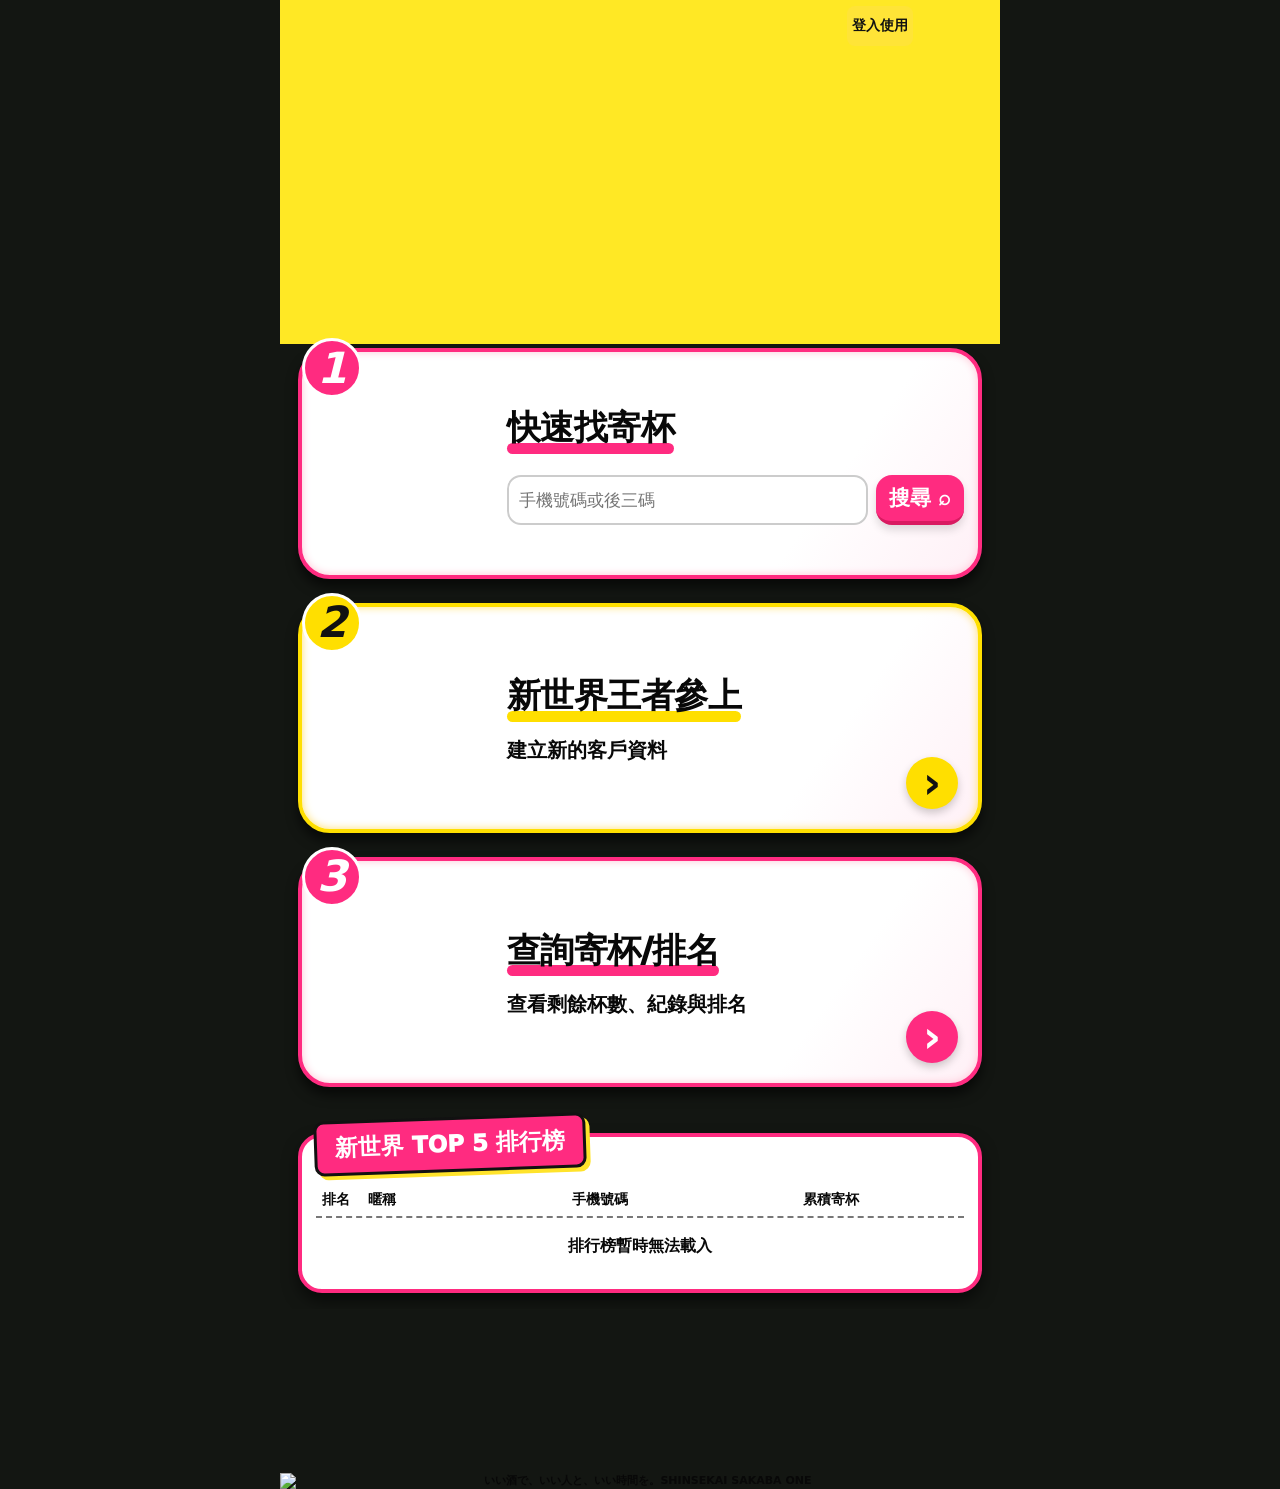
==== commit 1b71efb2: "Refine artwork framing to remove duplicated number badges" ====
--- a/index.html
+++ b/index.html
@@ -33,7 +33,7 @@
 </style><style id="home-card-font-v6">.actions .card .txt h3{font-size:24px!important;line-height:1.25!important}.actions .card .txt p{font-size:17px!important;line-height:1.35!important}.quick-card .txt h3{font-size:24px!important}@media(max-width:440px){.actions .card .txt h3{font-size:22px!important}.actions .card .txt p{font-size:16px!important}.quick-card .txt h3{font-size:22px!important}}</style><style id="card-column-center-v7">.actions .card.use,.actions .card.lookup{grid-template-columns:92px minmax(0,1fr) 92px!important;align-items:center!important}.actions .card.use .pic,.actions .card.lookup .pic{position:static!important;grid-column:1!important;justify-self:center!important}.actions .card.use .txt,.actions .card.lookup .txt{position:static!important;left:auto!important;top:auto!important;transform:none!important;width:100%!important;grid-column:2!important;justify-self:stretch!important;align-self:center!important;margin:0!important;display:flex!important;flex-direction:column!important;align-items:center!important;justify-content:center!important;text-align:center!important}.actions .card.use .txt h3,.actions .card.lookup .txt h3,.actions .card.use .txt p,.actions .card.lookup .txt p{position:static!important;left:auto!important;top:auto!important;transform:none!important;width:100%!important;margin-left:0!important;margin-right:0!important;text-align:center!important}.actions .card.use .go,.actions .card.lookup .go{position:static!important;grid-column:3!important;justify-self:center!important}.quick-card{grid-template-columns:58px 92px minmax(0,1fr)!important;align-items:center!important}.quick-card .pic{grid-column:2!important;justify-self:center!important}.quick-card .txt{position:static!important;left:auto!important;top:auto!important;transform:none!important;width:100%!important;grid-column:3!important;justify-self:stretch!important;align-self:center!important;text-align:center!important}.quick-card .txt h3{position:static!important;left:auto!important;top:auto!important;transform:none!important;width:100%!important;margin:0!important;text-align:center!important;white-space:normal!important}.quick-card .quick-form{width:100%!important;margin-top:8px!important}@media(max-width:440px){.actions .card.use,.actions .card.lookup{grid-template-columns:74px minmax(0,1fr) 74px!important}.quick-card{grid-template-columns:52px 68px minmax(0,1fr)!important}}</style><style id="poster-reference-v11">
 html,body{background:#131612!important;background-image:none!important}
 .poster-shell{width:min(100%,720px);margin:0 auto;overflow:hidden;background:#131612;container-type:inline-size;color:#080808}
-.poster-hero{position:relative;aspect-ratio:941/470;overflow:hidden;background:#ffe825}
+.poster-hero{position:relative;aspect-ratio:941/450;overflow:hidden;background:#ffe825}
 .poster-hero-art{position:absolute;display:block;width:100%;height:auto;top:-7.23cqw;left:0}
 .poster-login{position:absolute;right:12.1%;top:1.7%;padding:7px 5px;min-height:40px;border:0;border-radius:8px;background:#ffe437;font-weight:900;color:#111;font-size:14px;cursor:pointer}
 .poster-actions{display:grid;gap:24px;padding:4px 18px 0}
@@ -41,7 +41,7 @@
 button.poster-card{cursor:pointer}.poster-yellow{--accent:#ffdf00;box-shadow:0 8px 12px #0009,inset 0 0 9px #ffdf70}
 .poster-number{position:absolute;z-index:2;left:0;top:-14px;display:grid;place-items:center;width:60px;height:60px;border:3px solid white;border-radius:50%;background:var(--accent);color:white;font-size:43px;font-weight:900;line-height:1;font-style:italic}
 .poster-yellow .poster-number{color:#111}
-.poster-art{position:relative;display:block;width:100%;aspect-ratio:250/255;overflow:hidden}
+.poster-art{position:relative;display:block;width:100%;aspect-ratio:250/255;overflow:hidden;clip-path:polygon(34% 0,100% 0,100% 100%,0 100%,0 28%,34% 28%)}
 .poster-art img{position:absolute;max-width:none;width:376.4%;height:auto;left:-16%;top:-219%}
 .art-welcome img{top:-341%}.art-ranking img{top:-461%}
 .poster-copy{display:block;min-width:0}
@@ -77,7 +77,7 @@
 .poster-shell .rankRow,.poster-shell .rankHead{font-size:12px!important;grid-template-columns:30px 1fr 1.25fr .8fr!important;gap:4px}
 }
 @media(max-width:350px){.poster-copy h2,.poster-heading{font-size:20px}.poster-card{grid-template-columns:25% minmax(0,1fr)}}
-</style></head><body><main class="poster-shell"><header class="poster-hero" aria-label="新世界酒場 ONE｜乾杯キープ"><img class="poster-hero-art" src="https://raw.githubusercontent.com/aq000144728-maker/shinsekai-cupbook/400a372fb0bb56c3fe1d07d3c5ed92bd6da3326d/assets/shinsekai-reference.png" alt="新世界酒場 ONE，乾杯キープ，紅燈籠與通天閣插畫"><button id="loginButton" class="poster-login" onclick="openLogin()" aria-label="登入使用">登入使用</button></header>
+</style><style id="home-card-center-v3">.actions .card .txt{width:100%;min-width:0;text-align:center!important;display:flex!important;flex-direction:column;align-items:center!important;justify-content:center!important}.actions .card .txt h3{width:100%!important;margin:0!important;min-height:0!important;font-size:20px!important;line-height:1.3!important;letter-spacing:0!important;font-weight:1000!important;text-align:center!important;display:block!important}.actions .card .txt p{width:100%!important;margin:6px 0 0!important;font-size:14px!important;line-height:1.35!important;font-weight:800!important;text-align:center!important}.quick-card .quick-form{width:100%}@media(max-width:440px){.actions .card .txt h3{font-size:18px!important;line-height:1.25!important}.actions .card .txt p{font-size:13px!important;line-height:1.3!important}.quick-card .txt h3{font-size:18px!important}}</style><style id="home-card-center-v4">.actions .card.use,.actions .card.lookup{grid-template-columns:92px minmax(0,1fr) 92px!important}.actions .card.use .pic,.actions .card.lookup .pic{grid-column:1!important;justify-self:center}.actions .card.use .txt,.actions .card.lookup .txt{grid-column:2!important;text-align:center!important}.actions .card.use .go,.actions .card.lookup .go{grid-column:3!important;justify-self:center}.actions .card.use .txt h3,.actions .card.lookup .txt h3{font-size:19px!important}.actions .card.use .txt p,.actions .card.lookup .txt p{font-size:14px!important}@media(max-width:440px){.actions .card.use,.actions .card.lookup{grid-template-columns:74px minmax(0,1fr) 74px!important}.actions .card.use .txt h3,.actions .card.lookup .txt h3{font-size:18px!important}.actions .card.use .txt p,.actions .card.lookup .txt p{font-size:13px!important}}</style></head><body><main class="poster-shell"><header class="poster-hero" aria-label="新世界酒場 ONE｜乾杯キープ"><img class="poster-hero-art" src="https://raw.githubusercontent.com/aq000144728-maker/shinsekai-cupbook/400a372fb0bb56c3fe1d07d3c5ed92bd6da3326d/assets/shinsekai-reference.png" alt="新世界酒場 ONE，乾杯キープ，紅燈籠與通天閣插畫"><button id="loginButton" class="poster-login" onclick="openLogin()" aria-label="登入使用">登入使用</button></header>
 <section class="poster-actions" aria-label="寄杯服務">
 <section class="poster-card poster-pink"><span class="poster-number">1</span><div class="poster-art art-search" aria-hidden="true"><img src="https://raw.githubusercontent.com/aq000144728-maker/shinsekai-cupbook/400a372fb0bb56c3fe1d07d3c5ed92bd6da3326d/assets/shinsekai-reference.png" alt=""></div><div class="poster-copy"><h2>快速找寄杯</h2><div class="poster-form"><input id="homeSearch" aria-label="手機號碼或後三碼" inputmode="numeric" autocomplete="off" maxlength="10" placeholder="手機號碼或後三碼" oninput="this.value=this.value.replace(/\D/g,'')" onkeydown="if(event.key==='Enter'){event.preventDefault();quickSearch()}"><button type="button" onclick="quickSearch()">搜尋 <span aria-hidden="true">⌕</span></button></div></div></section>
 <button type="button" class="poster-card poster-yellow" onclick="startCreateCustomer()"><span class="poster-number">2</span><span class="poster-art art-welcome" aria-hidden="true"><img src="https://raw.githubusercontent.com/aq000144728-maker/shinsekai-cupbook/400a372fb0bb56c3fe1d07d3c5ed92bd6da3326d/assets/shinsekai-reference.png" alt=""></span><span class="poster-copy"><span class="poster-heading">新世界王者參上</span><span class="poster-description">建立新的客戶資料</span></span><span class="poster-go" aria-hidden="true">›</span></button>
